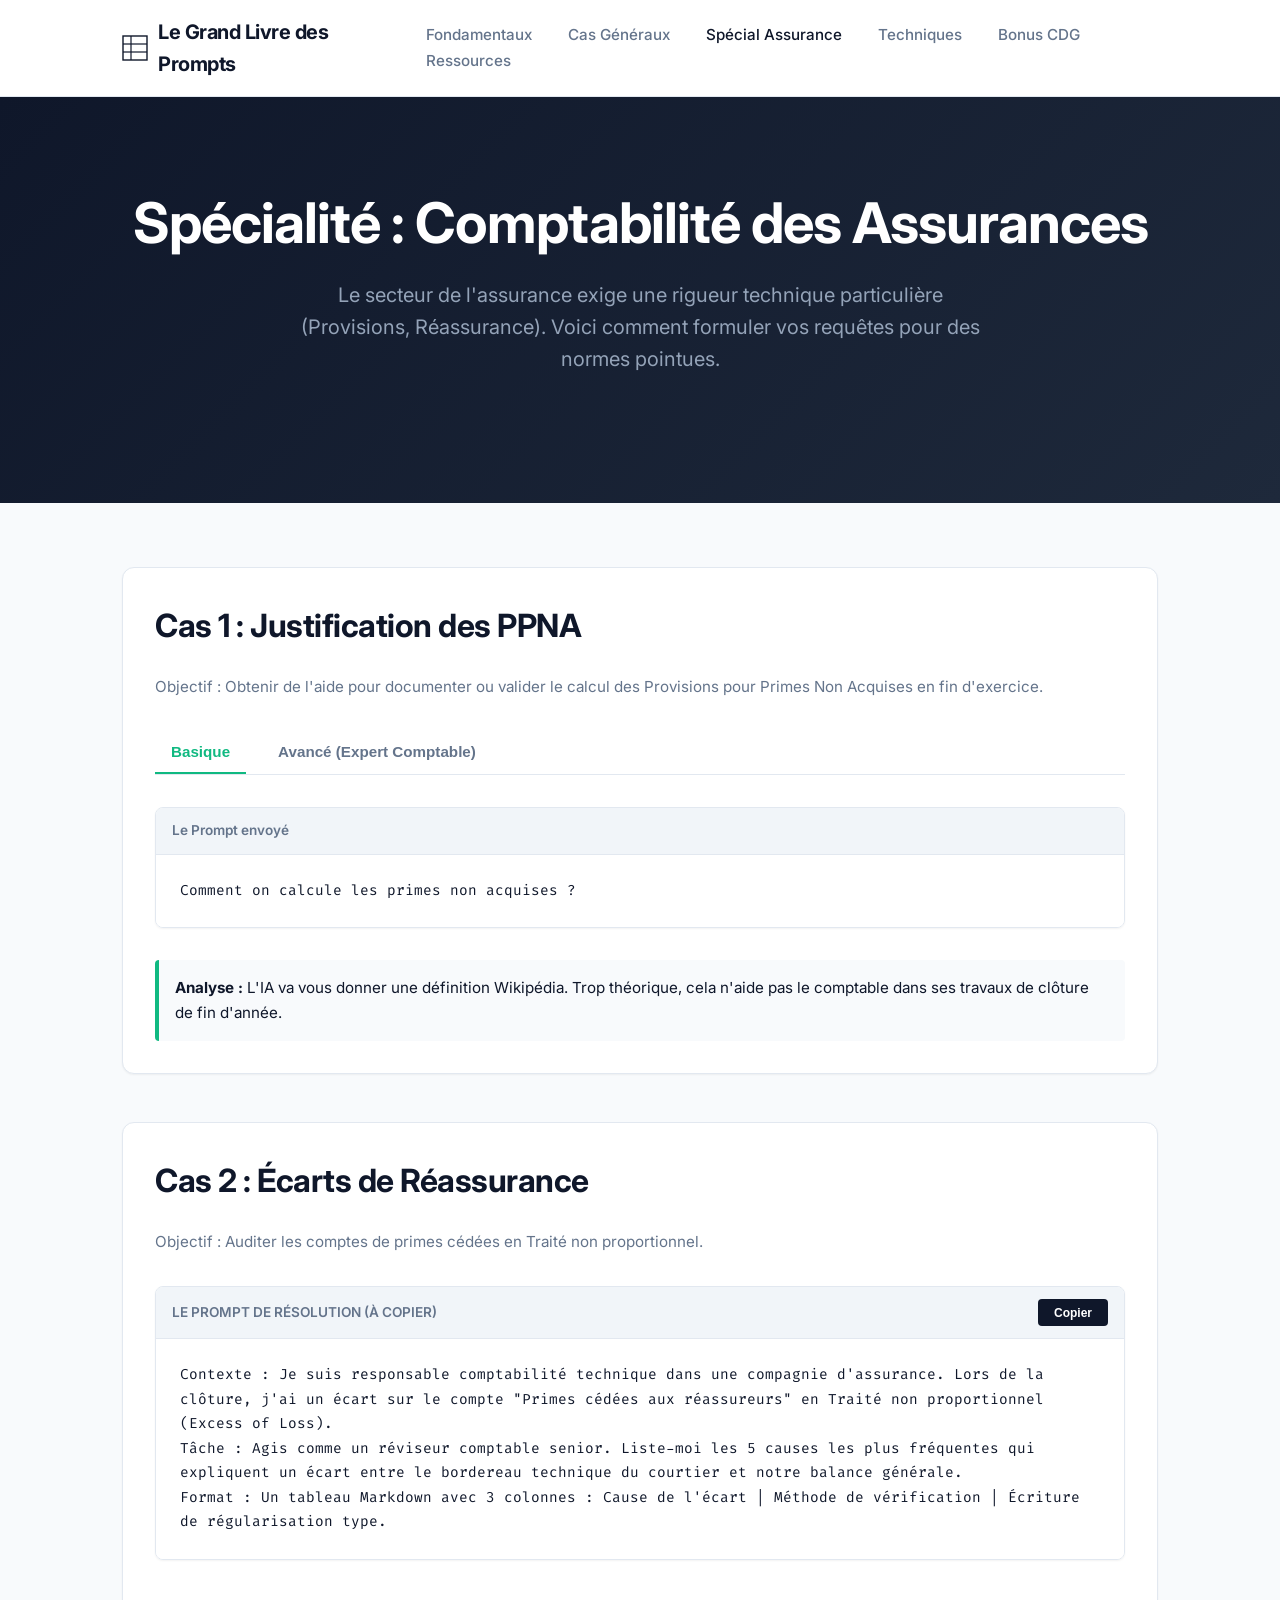
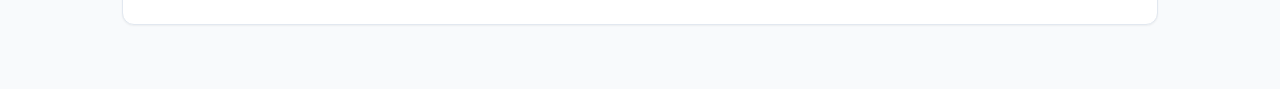
==== assurance.html @ 7ce11662 "Mise à jour finale page accueil avec profil complet et design moderne.ajout des pages , Ressources ," ====
<!DOCTYPE html>
<html lang="fr">
<head>
<meta charset="UTF-8">
<meta name="viewport" content="width=device-width, initial-scale=1.0">
<title>Comptabilité d'Assurance — Prompt Finance</title>
<link rel="stylesheet" href="assets/style.css">
<style>
  /* Fix pour le logo SVG */
  .brand svg { width: 26px; height: 26px; margin-right: 10px; stroke: var(--primary); flex-shrink: 0; }
  .brand { display: flex; align-items: center; text-decoration: none; }
  
  /* Nouveau design pour les onglets */
  .tabs { display: flex; border-bottom: 1px solid var(--border); margin-bottom: 1.5rem; gap: 1rem; flex-wrap: wrap; }
  .tab { padding: 0.75rem 1rem; background: none; border: none; cursor: pointer; font-weight: 600; color: var(--text-muted); border-bottom: 2px solid transparent; transition: all 0.2s; font-size: 0.95rem; }
  .tab:hover { color: var(--primary); }
  .tab.active { color: var(--accent); border-bottom: 2px solid var(--accent); }
  .tab-panel { display: none; animation: fadeIn 0.3s ease-in-out; }
  .tab-panel.active { display: block; }
  .verdict { margin-top: 1rem; padding: 1rem; background: #F8FAFC; border-left: 4px solid var(--accent); border-radius: 4px; font-size: 0.95rem; color: var(--text-main); }
  @keyframes fadeIn { from { opacity: 0; transform: translateY(5px); } to { opacity: 1; transform: translateY(0); } }
</style>
</head>
<body>

<header>
  <div class="nav-inner">
    <a href="index.html" class="brand">
      <svg viewBox="0 0 26 26" xmlns="http://www.w3.org/2000/svg">
        <rect x="1" y="1" width="24" height="24" fill="none" stroke="currentColor" stroke-width="1.4"/>
        <line x1="1" y1="9" x2="25" y2="9" stroke="currentColor" stroke-width="1.2"/>
        <line x1="1" y1="17" x2="25" y2="17" stroke="currentColor" stroke-width="1.2"/>
        <line x1="9" y1="1" x2="9" y2="25" stroke="currentColor" stroke-width="1.2"/>
      </svg>
      Le Grand Livre des Prompts
    </a>
    <nav class="links" id="navLinks">
      <a href="fondamentaux.html">Fondamentaux</a>
      <a href="comparateur.html">Cas Généraux</a>
      <a href="assurance.html" class="active">Spécial Assurance</a>
      <a href="techniques.html">Techniques</a>
      <a href="bonus-cdg.html">Bonus CDG</a>
      <a href="ressources.html">Ressources</a>
    </nav>
  </div>
</header>

<section id="hero">
  <h1>Spécialité : Comptabilité des Assurances</h1>
  <p class="lede">Le secteur de l'assurance exige une rigueur technique particulière (Provisions, Réassurance). Voici comment formuler vos requêtes pour des normes pointues.</p>
</section>

<main class="container">

  <!-- CAS 1 : Provisions Techniques -->
  <div class="card" style="margin-bottom: 3rem;">
    <h2>Cas 1 : Justification des PPNA</h2>
    <p style="color: var(--text-muted); margin-bottom: 2rem;">Objectif : Obtenir de l'aide pour documenter ou valider le calcul des Provisions pour Primes Non Acquises en fin d'exercice.</p>
    
    <div class="comparator" id="cas-ppna">
      <div class="tabs" role="tablist">
        <button class="tab active" data-target="ppna-bas">Basique</button>
        <button class="tab" data-target="ppna-avance">Avancé (Expert Comptable)</button>
      </div>

      <div class="tab-panel active" id="ppna-bas">
        <div class="prompt-container">
          <div class="prompt-header">Le Prompt envoyé</div>
          <div class="prompt-body">Comment on calcule les primes non acquises ?</div>
        </div>
        <div class="verdict"><strong>Analyse :</strong> L'IA va vous donner une définition Wikipédia. Trop théorique, cela n'aide pas le comptable dans ses travaux de clôture de fin d'année.</div>
      </div>

      <div class="tab-panel" id="ppna-avance">
        <div class="prompt-container">
          <div class="prompt-header"><span>LE PROMPT EXPERT (À COPIER)</span><button class="copy-btn" onclick="copyPrompt(this)">Copier</button></div>
          <div class="prompt-body">Agis en tant qu'expert-comptable spécialisé en assurance. Je prépare le dossier de clôture annuelle pour les auditeurs. 
Tâche : Rédige une note de synthèse documentant la méthodologie de calcul des Provisions pour Primes Non Acquises (PPNA) pour notre branche IARD.
Contraintes :
- Explique la méthode du prorata temporis (au jour le jour).
- Précise le traitement comptable selon le plan comptable des assurances.
- Mentionne les points d'attention habituels des commissaires aux comptes (ex: contrats à tacite reconduction).
Format : Note structurée avec le schéma comptable Débit/Crédit.</div>
        </div>
        <div class="verdict"><strong>Analyse :</strong> Le rôle, le contexte d'audit, et les contraintes réglementaires génèrent un document livrable directement intégrable au dossier de révision.</div>
      </div>
    </div>
  </div>

  <!-- CAS 2 : Rapprochement Réassurance -->
  <div class="card">
    <h2>Cas 2 : Écarts de Réassurance</h2>
    <p style="color: var(--text-muted); margin-bottom: 2rem;">Objectif : Auditer les comptes de primes cédées en Traité non proportionnel.</p>
    
    <div class="prompt-container">
      <div class="prompt-header"><span>LE PROMPT DE RÉSOLUTION (À COPIER)</span><button class="copy-btn" onclick="copyPrompt(this)">Copier</button></div>
      <div class="prompt-body">Contexte : Je suis responsable comptabilité technique dans une compagnie d'assurance. Lors de la clôture, j'ai un écart sur le compte "Primes cédées aux réassureurs" en Traité non proportionnel (Excess of Loss).
Tâche : Agis comme un réviseur comptable senior. Liste-moi les 5 causes les plus fréquentes qui expliquent un écart entre le bordereau technique du courtier et notre balance générale.
Format : Un tableau Markdown avec 3 colonnes : Cause de l'écart | Méthode de vérification | Écriture de régularisation type.</div>
    </div>
  </div>

</main>

<script>
  document.querySelectorAll('.comparator').forEach(comparator => {
    const tabs = comparator.querySelectorAll('.tab');
    const panels = comparator.querySelectorAll('.tab-panel');
    tabs.forEach(tab => {
      tab.addEventListener('click', () => {
        tabs.forEach(t => t.classList.remove('active'));
        panels.forEach(p => p.classList.remove('active'));
        tab.classList.add('active');
        const target = tab.getAttribute('data-target');
        comparator.querySelector('#' + target).classList.add('active');
      });
    });
  });

  function copyPrompt(button) {
    const promptBox = button.parentElement.nextElementSibling;
    navigator.clipboard.writeText(promptBox.innerText).then(() => {
        const originalText = button.innerText;
        button.innerText = "Copié !";
        setTimeout(() => button.innerText = originalText, 2000);
    });
  }
</script>
</body>
</html>
---- assets/style.css ----
@import url('https://fonts.googleapis.com/css2?family=Inter:wght@400;500;600;700&family=Fira+Code:wght@400;500&display=swap');

:root {
  --bg-body: #F8FAFC;
  --bg-card: #FFFFFF;
  --text-main: #0F172A;
  --text-muted: #64748B;
  --primary: #0F172A;
  --accent: #10B981;
  --accent-hover: #059669;
  --border: #E2E8F0;
  --shadow-sm: 0 1px 2px 0 rgb(0 0 0 / 0.05);
  --shadow-md: 0 4px 6px -1px rgb(0 0 0 / 0.1), 0 2px 4px -2px rgb(0 0 0 / 0.1);
  --shadow-lg: 0 10px 15px -3px rgb(0 0 0 / 0.1), 0 4px 6px -4px rgb(0 0 0 / 0.1);
  --font-sans: 'Inter', sans-serif;
  --font-mono: 'Fira Code', monospace;
}

* { box-sizing: border-box; margin: 0; padding: 0; }

body {
  font-family: var(--font-sans);
  background-color: var(--bg-body);
  color: var(--text-main);
  line-height: 1.6;
  -webkit-font-smoothing: antialiased;
}

a { color: var(--accent); text-decoration: none; transition: all 0.2s; }
a:hover { color: var(--accent-hover); }

/* --- HEADER --- */
header {
  background: rgba(255, 255, 255, 0.9);
  backdrop-filter: blur(10px);
  border-bottom: 1px solid var(--border);
  position: sticky;
  top: 0;
  z-index: 100;
}
.nav-inner {
  max-width: 1100px;
  margin: 0 auto;
  padding: 1rem 2rem;
  display: flex;
  justify-content: space-between;
  align-items: center;
}
.brand { font-size: 1.25rem; font-weight: 700; color: var(--primary); letter-spacing: -0.5px; }
.brand span { color: var(--accent); }
.links a {
  margin-left: 2rem;
  font-weight: 500;
  color: var(--text-muted);
  font-size: 0.95rem;
}
.links a:hover, .links a.active { color: var(--primary); }

/* --- HERO SECTION --- */
#hero {
  padding: 6rem 2rem;
  text-align: center;
  background: linear-gradient(135deg, #0F172A 0%, #1E293B 100%);
  color: white;
}
#hero h1 {
  font-size: 3.5rem;
  font-weight: 700;
  letter-spacing: -1px;
  margin-bottom: 1.5rem;
  line-height: 1.1;
}
#hero .lede {
  font-size: 1.25rem;
  color: #94A3B8;
  max-width: 700px;
  margin: 0 auto 2rem;
}

/* --- GRID & CARDS --- */
.container { max-width: 1100px; margin: 0 auto; padding: 4rem 2rem; }
.grid {
  display: grid;
  grid-template-columns: repeat(auto-fit, minmax(300px, 1fr));
  gap: 2rem;
  margin-top: 2rem;
}
.card {
  background: var(--bg-card);
  border: 1px solid var(--border);
  border-radius: 12px;
  padding: 2rem;
  box-shadow: var(--shadow-sm);
  transition: transform 0.2s, box-shadow 0.2s;
}
.card:hover {
  transform: translateY(-5px);
  box-shadow: var(--shadow-lg);
}
.card h3 { font-size: 1.25rem; margin-bottom: 1rem; color: var(--primary); }
.card p { color: var(--text-muted); margin-bottom: 1.5rem; font-size: 0.95rem; }

/* --- AUTHOR BIO --- */
.author-section {
  background: var(--bg-card);
  border-left: 4px solid var(--accent);
  padding: 2rem;
  border-radius: 0 12px 12px 0;
  margin: 3rem 0;
  box-shadow: var(--shadow-md);
}
.author-section h2 { font-size: 1.5rem; margin-bottom: 0.5rem; }
.author-section .titles { font-family: var(--font-mono); font-size: 0.85rem; color: var(--accent); margin-bottom: 1rem; font-weight: 600; text-transform: uppercase; letter-spacing: 0.5px; }

/* --- PROMPT BOXES --- */
.prompt-container { margin: 2rem 0; border-radius: 8px; overflow: hidden; border: 1px solid var(--border); box-shadow: var(--shadow-sm); }
.prompt-header { background: #F1F5F9; padding: 0.75rem 1rem; display: flex; justify-content: space-between; align-items: center; border-bottom: 1px solid var(--border); font-size: 0.85rem; font-weight: 600; color: var(--text-muted); }
.prompt-body { background: white; padding: 1.5rem; font-family: var(--font-mono); font-size: 0.9rem; color: var(--primary); white-space: pre-wrap; line-height: 1.7; }
.copy-btn { background: var(--primary); color: white; border: none; padding: 0.4rem 1rem; border-radius: 4px; font-size: 0.75rem; cursor: pointer; transition: background 0.2s; font-weight: 600; }
.copy-btn:hover { background: var(--accent); }

/* --- TYPOGRAPHY --- */
h2 { font-size: 2rem; margin-bottom: 1.5rem; letter-spacing: -0.5px; }
.section-title { text-align: center; margin-bottom: 3rem; }

/* RESPONSIVE */
@media (max-width: 768px) {
  #hero h1 { font-size: 2.5rem; }
  .links { display: none; }
}
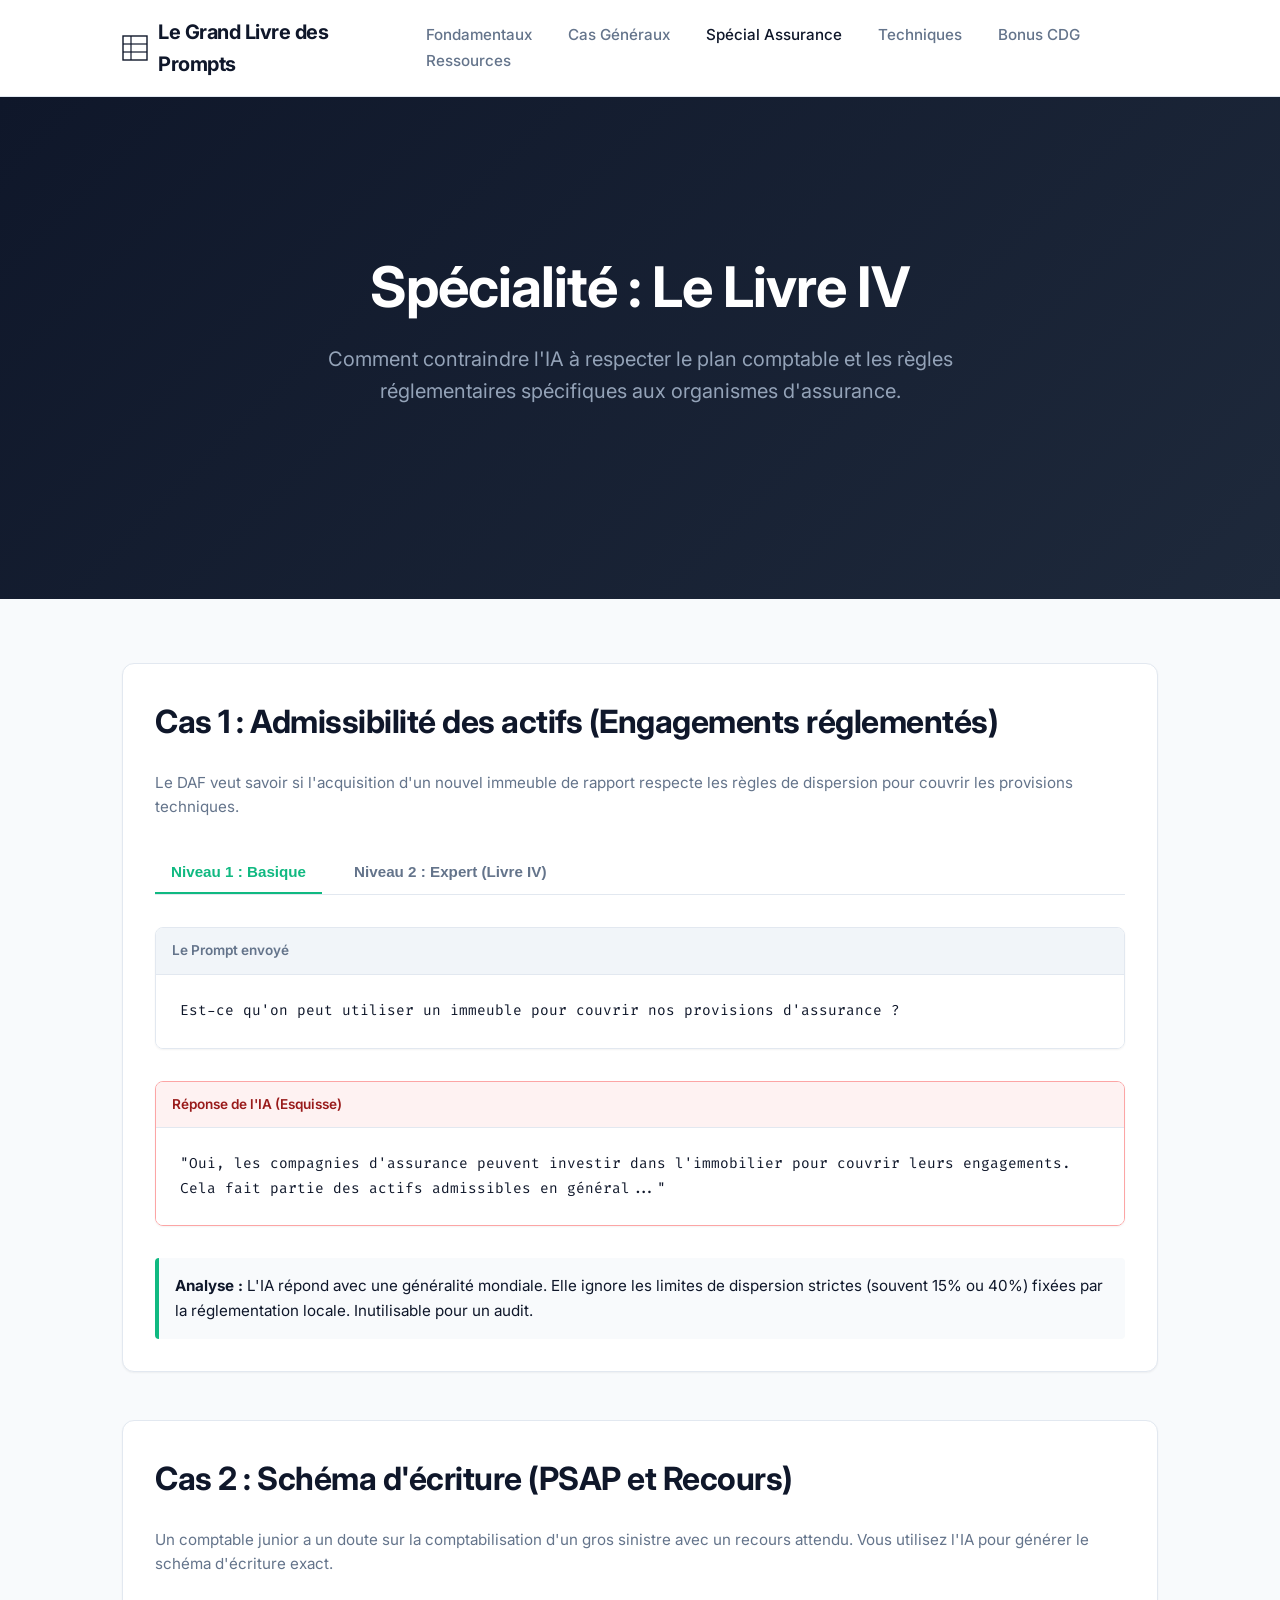
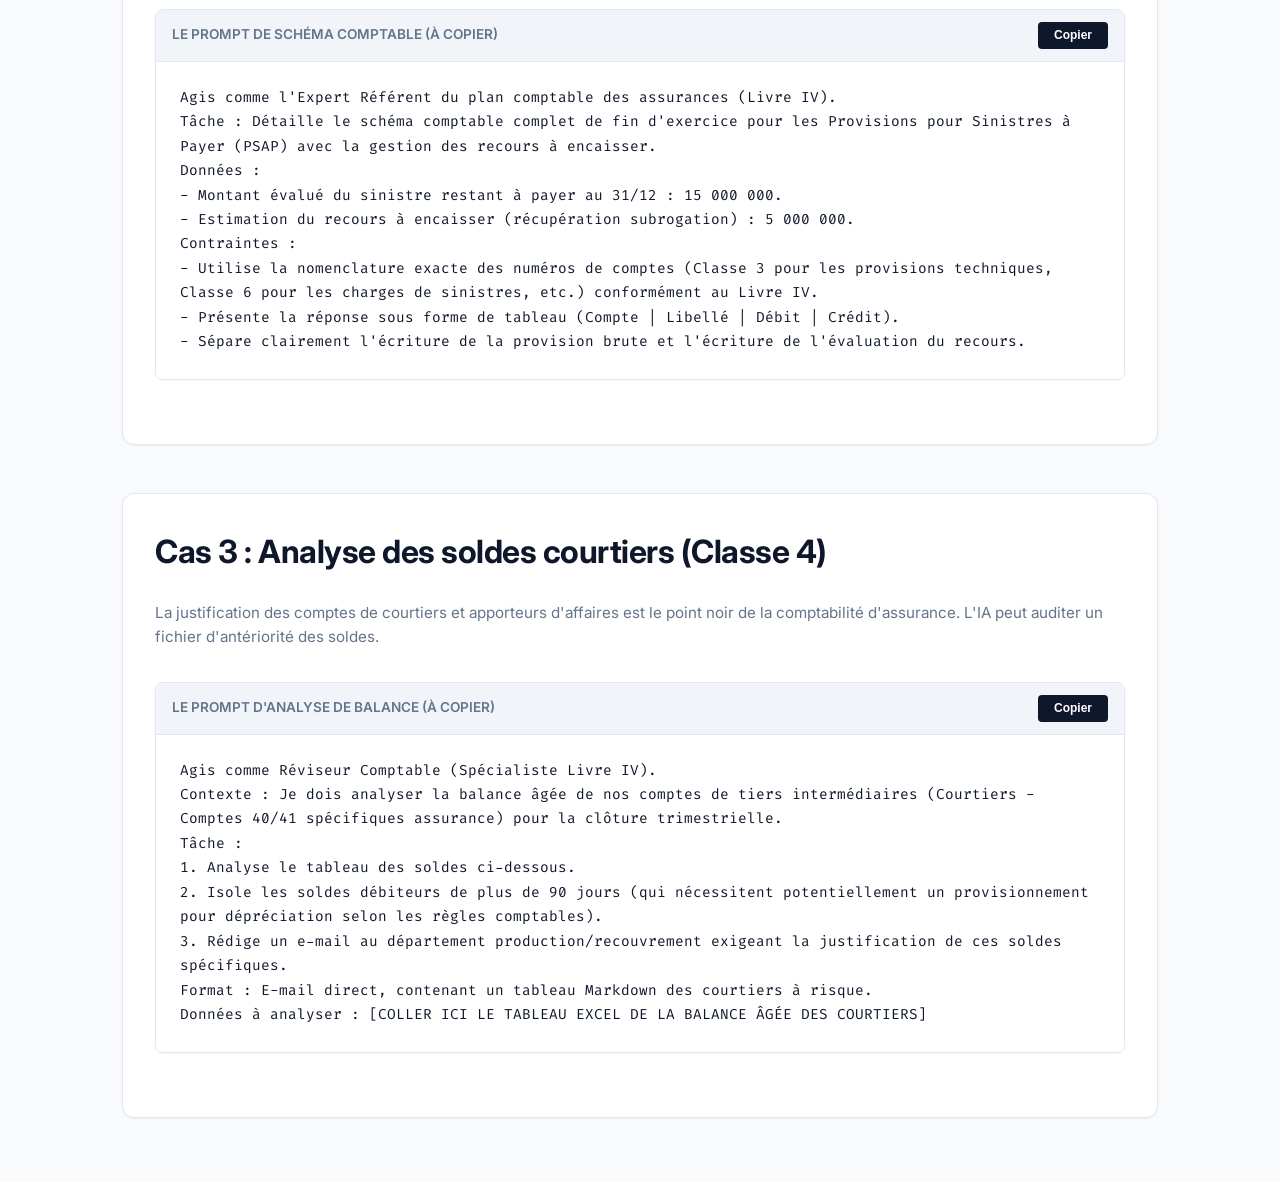
==== commit a94c2dbe: "update the file fondamentaux" ====
--- a/assurance.html
+++ b/assurance.html
@@ -3,14 +3,12 @@
 <head>
 <meta charset="UTF-8">
 <meta name="viewport" content="width=device-width, initial-scale=1.0">
-<title>Comptabilité d'Assurance — Prompt Finance</title>
+<title>Comptabilité d'Assurance (Livre IV) — Prompt Finance</title>
 <link rel="stylesheet" href="assets/style.css">
 <style>
-  /* Fix pour le logo SVG */
   .brand svg { width: 26px; height: 26px; margin-right: 10px; stroke: var(--primary); flex-shrink: 0; }
   .brand { display: flex; align-items: center; text-decoration: none; }
   
-  /* Nouveau design pour les onglets */
   .tabs { display: flex; border-bottom: 1px solid var(--border); margin-bottom: 1.5rem; gap: 1rem; flex-wrap: wrap; }
   .tab { padding: 0.75rem 1rem; background: none; border: none; cursor: pointer; font-weight: 600; color: var(--text-muted); border-bottom: 2px solid transparent; transition: all 0.2s; font-size: 0.95rem; }
   .tab:hover { color: var(--primary); }
@@ -19,6 +17,8 @@
   .tab-panel.active { display: block; }
   .verdict { margin-top: 1rem; padding: 1rem; background: #F8FAFC; border-left: 4px solid var(--accent); border-radius: 4px; font-size: 0.95rem; color: var(--text-main); }
   @keyframes fadeIn { from { opacity: 0; transform: translateY(5px); } to { opacity: 1; transform: translateY(0); } }
+  .badge-basique { background: #FEF2F2; color: #991B1B; }
+  .badge-expert { background: #ECFDF5; color: #065F46; }
 </style>
 </head>
 <body>
@@ -34,7 +34,7 @@
       </svg>
       Le Grand Livre des Prompts
     </a>
-    <nav class="links" id="navLinks">
+    <nav class="links">
       <a href="fondamentaux.html">Fondamentaux</a>
       <a href="comparateur.html">Cas Généraux</a>
       <a href="assurance.html" class="active">Spécial Assurance</a>
@@ -46,57 +46,94 @@
 </header>
 
 <section id="hero">
-  <h1>Spécialité : Comptabilité des Assurances</h1>
-  <p class="lede">Le secteur de l'assurance exige une rigueur technique particulière (Provisions, Réassurance). Voici comment formuler vos requêtes pour des normes pointues.</p>
+  <div class="container">
+    <h1>Spécialité : Le Livre IV</h1>
+    <p class="lede">Comment contraindre l'IA à respecter le plan comptable et les règles réglementaires spécifiques aux organismes d'assurance.</p>
+  </div>
 </section>
 
 <main class="container">
 
-  <!-- CAS 1 : Provisions Techniques -->
+  <!-- CAS 1 : COUVERTURE DES ENGAGEMENTS REGLEMENTES -->
   <div class="card" style="margin-bottom: 3rem;">
-    <h2>Cas 1 : Justification des PPNA</h2>
-    <p style="color: var(--text-muted); margin-bottom: 2rem;">Objectif : Obtenir de l'aide pour documenter ou valider le calcul des Provisions pour Primes Non Acquises en fin d'exercice.</p>
+    <h2>Cas 1 : Admissibilité des actifs (Engagements réglementés)</h2>
+    <p style="color: var(--text-muted); margin-bottom: 2rem;">Le DAF veut savoir si l'acquisition d'un nouvel immeuble de rapport respecte les règles de dispersion pour couvrir les provisions techniques.</p>
     
-    <div class="comparator" id="cas-ppna">
+    <div class="comparator" id="cas-actifs">
       <div class="tabs" role="tablist">
-        <button class="tab active" data-target="ppna-bas">Basique</button>
-        <button class="tab" data-target="ppna-avance">Avancé (Expert Comptable)</button>
+        <button class="tab active" data-target="actifs-bas">Niveau 1 : Basique</button>
+        <button class="tab" data-target="actifs-avance">Niveau 2 : Expert (Livre IV)</button>
       </div>
 
-      <div class="tab-panel active" id="ppna-bas">
+      <div class="tab-panel active" id="actifs-bas">
         <div class="prompt-container">
           <div class="prompt-header">Le Prompt envoyé</div>
-          <div class="prompt-body">Comment on calcule les primes non acquises ?</div>
+          <div class="prompt-body">Est-ce qu'on peut utiliser un immeuble pour couvrir nos provisions d'assurance ?</div>
         </div>
-        <div class="verdict"><strong>Analyse :</strong> L'IA va vous donner une définition Wikipédia. Trop théorique, cela n'aide pas le comptable dans ses travaux de clôture de fin d'année.</div>
+        <div class="prompt-container" style="border-color: #FCA5A5;">
+          <div class="prompt-header badge-basique">Réponse de l'IA (Esquisse)</div>
+          <div class="prompt-body">"Oui, les compagnies d'assurance peuvent investir dans l'immobilier pour couvrir leurs engagements. Cela fait partie des actifs admissibles en général..."</div>
+        </div>
+        <div class="verdict"><strong>Analyse :</strong> L'IA répond avec une généralité mondiale. Elle ignore les limites de dispersion strictes (souvent 15% ou 40%) fixées par la réglementation locale. Inutilisable pour un audit.</div>
       </div>
 
-      <div class="tab-panel" id="ppna-avance">
+      <div class="tab-panel" id="actifs-avance">
         <div class="prompt-container">
           <div class="prompt-header"><span>LE PROMPT EXPERT (À COPIER)</span><button class="copy-btn" onclick="copyPrompt(this)">Copier</button></div>
-          <div class="prompt-body">Agis en tant qu'expert-comptable spécialisé en assurance. Je prépare le dossier de clôture annuelle pour les auditeurs. 
-Tâche : Rédige une note de synthèse documentant la méthodologie de calcul des Provisions pour Primes Non Acquises (PPNA) pour notre branche IARD.
+          <div class="prompt-body">Agis en tant que Directeur Comptable spécialisé dans le Livre IV (Règles comptables des organismes d'assurance). 
+Contexte : Nous préparons l'état réglementaire de couverture des engagements. Nous envisageons d'affecter un immeuble de rapport (Valeur Nette Comptable : 500 Millions) à la couverture de nos provisions techniques. 
+Tâche : Rédige une note de conformité pour le régulateur.
 Contraintes :
-- Explique la méthode du prorata temporis (au jour le jour).
-- Précise le traitement comptable selon le plan comptable des assurances.
-- Mentionne les points d'attention habituels des commissaires aux comptes (ex: contrats à tacite reconduction).
-Format : Note structurée avec le schéma comptable Débit/Crédit.</div>
+- Base ton analyse STRICTEMENT sur les règles d'admissibilité et de dispersion des actifs du Livre IV.
+- Précise le pourcentage limite applicable à la catégorie "Immobilier".
+- Format : Note formelle avec "Hypothèses", "Règle applicable (Livre IV)" et "Conclusion".</div>
         </div>
-        <div class="verdict"><strong>Analyse :</strong> Le rôle, le contexte d'audit, et les contraintes réglementaires génèrent un document livrable directement intégrable au dossier de révision.</div>
+        <div class="prompt-container" style="border-color: #6EE7B7;">
+          <div class="prompt-header badge-expert">Réponse de l'IA (Esquisse)</div>
+          <div class="prompt-body">"Note de Conformité - Couverture des Engagements Réglementés
+[...]
+Règle applicable (Livre IV) : Conformément aux dispositions régissant l'admissibilité des actifs, les placements immobiliers sont admis en représentation des provisions techniques, sous réserve que la valeur de cet immeuble n'excède pas le ratio de dispersion autorisé pour un même actif immobilier (ex: limite de la base de dispersion).
+Conclusion : L'immeuble de 500M est admissible SI ET SEULEMENT SI cette valeur représente moins de X% du total des engagements réglementés de la compagnie..."</div>
+        </div>
+        <div class="verdict"><strong>Analyse :</strong> La requête force l'IA à utiliser le cadre juridique ("admissibilité", "dispersion"). Le document généré anticipe exactement les questions de la commission de contrôle.</div>
       </div>
     </div>
   </div>
 
-  <!-- CAS 2 : Rapprochement Réassurance -->
-  <div class="card">
-    <h2>Cas 2 : Écarts de Réassurance</h2>
-    <p style="color: var(--text-muted); margin-bottom: 2rem;">Objectif : Auditer les comptes de primes cédées en Traité non proportionnel.</p>
+  <!-- CAS 2 : SCHEMAS COMPTABLES PSAP -->
+  <div class="card" style="margin-bottom: 3rem;">
+    <h2>Cas 2 : Schéma d'écriture (PSAP et Recours)</h2>
+    <p style="color: var(--text-muted); margin-bottom: 2rem;">Un comptable junior a un doute sur la comptabilisation d'un gros sinistre avec un recours attendu. Vous utilisez l'IA pour générer le schéma d'écriture exact.</p>
     
     <div class="prompt-container">
-      <div class="prompt-header"><span>LE PROMPT DE RÉSOLUTION (À COPIER)</span><button class="copy-btn" onclick="copyPrompt(this)">Copier</button></div>
-      <div class="prompt-body">Contexte : Je suis responsable comptabilité technique dans une compagnie d'assurance. Lors de la clôture, j'ai un écart sur le compte "Primes cédées aux réassureurs" en Traité non proportionnel (Excess of Loss).
-Tâche : Agis comme un réviseur comptable senior. Liste-moi les 5 causes les plus fréquentes qui expliquent un écart entre le bordereau technique du courtier et notre balance générale.
-Format : Un tableau Markdown avec 3 colonnes : Cause de l'écart | Méthode de vérification | Écriture de régularisation type.</div>
+      <div class="prompt-header"><span>LE PROMPT DE SCHÉMA COMPTABLE (À COPIER)</span><button class="copy-btn" onclick="copyPrompt(this)">Copier</button></div>
+      <div class="prompt-body">Agis comme l'Expert Référent du plan comptable des assurances (Livre IV).
+Tâche : Détaille le schéma comptable complet de fin d'exercice pour les Provisions pour Sinistres à Payer (PSAP) avec la gestion des recours à encaisser.
+Données :
+- Montant évalué du sinistre restant à payer au 31/12 : 15 000 000.
+- Estimation du recours à encaisser (récupération subrogation) : 5 000 000.
+Contraintes :
+- Utilise la nomenclature exacte des numéros de comptes (Classe 3 pour les provisions techniques, Classe 6 pour les charges de sinistres, etc.) conformément au Livre IV.
+- Présente la réponse sous forme de tableau (Compte | Libellé | Débit | Crédit).
+- Sépare clairement l'écriture de la provision brute et l'écriture de l'évaluation du recours.</div>
+    </div>
+  </div>
+
+  <!-- CAS 3 : ANALYSE DES COMPTES D'INTERMÉDIAIRES (COURTIERS) -->
+  <div class="card">
+    <h2>Cas 3 : Analyse des soldes courtiers (Classe 4)</h2>
+    <p style="color: var(--text-muted); margin-bottom: 2rem;">La justification des comptes de courtiers et apporteurs d'affaires est le point noir de la comptabilité d'assurance. L'IA peut auditer un fichier d'antériorité des soldes.</p>
+    
+    <div class="prompt-container">
+      <div class="prompt-header"><span>LE PROMPT D'ANALYSE DE BALANCE (À COPIER)</span><button class="copy-btn" onclick="copyPrompt(this)">Copier</button></div>
+      <div class="prompt-body">Agis comme Réviseur Comptable (Spécialiste Livre IV).
+Contexte : Je dois analyser la balance âgée de nos comptes de tiers intermédiaires (Courtiers - Comptes 40/41 spécifiques assurance) pour la clôture trimestrielle.
+Tâche : 
+1. Analyse le tableau des soldes ci-dessous.
+2. Isole les soldes débiteurs de plus de 90 jours (qui nécessitent potentiellement un provisionnement pour dépréciation selon les règles comptables).
+3. Rédige un e-mail au département production/recouvrement exigeant la justification de ces soldes spécifiques.
+Format : E-mail direct, contenant un tableau Markdown des courtiers à risque.
+Données à analyser : [COLLER ICI LE TABLEAU EXCEL DE LA BALANCE ÂGÉE DES COURTIERS]</div>
     </div>
   </div>
 
